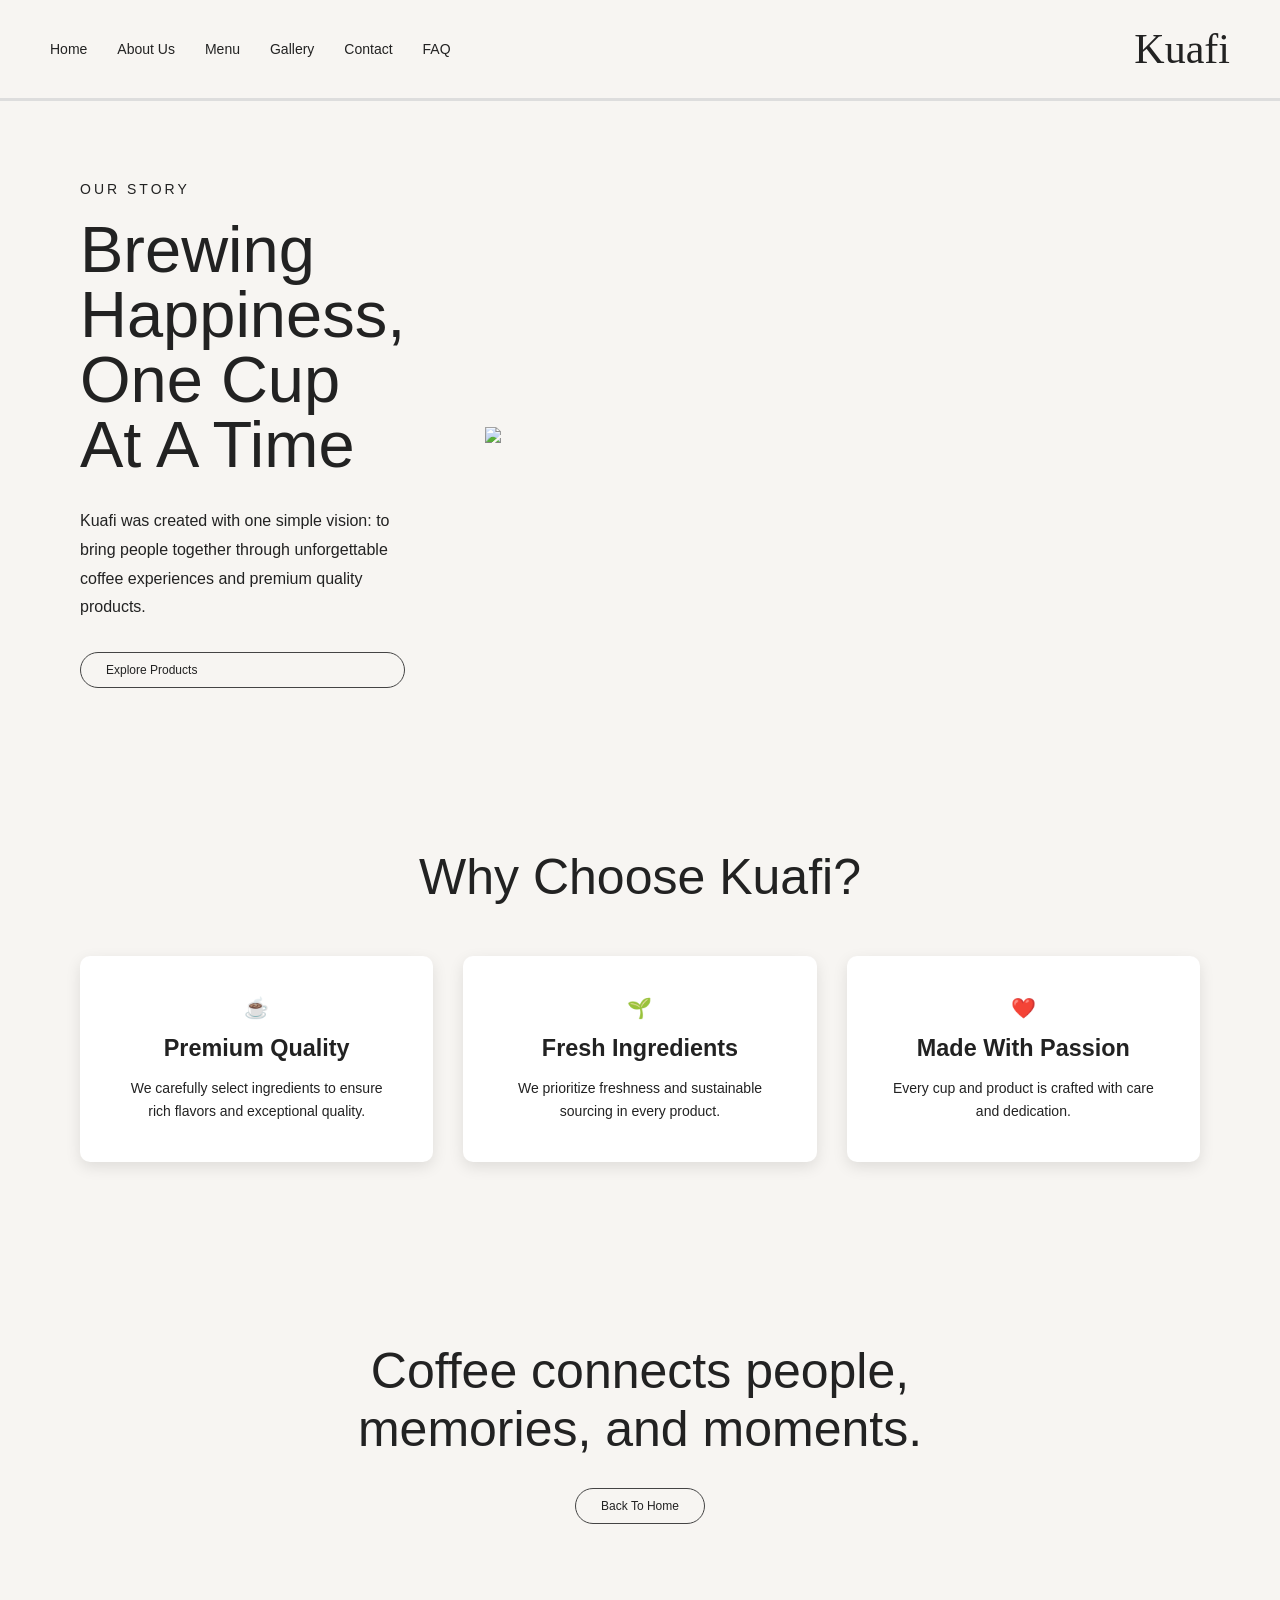
==== About Us.html @ 9d46f80a "updated about us" ====
<!DOCTYPE html>
<html lang="en">
<head>
<meta charset="UTF-8">
<title>About Us - Kuafi</title>
<link rel="stylesheet" href="About Us.css">
</head>

<body>

<header>
    <div class="top-nav">

        <div class="nav">
            <a href="HomePage.html">Home</a>
            <a href="About Us.html">About Us</a>
            <a href="Services&Products.html">Menu</a>
            <a href="Gallery.html">Gallery</a>
            <a href="Contact Page.html">Contact</a>
            <a href="FAQ.html">FAQ</a>
        </div>

        <div class="logo">Kuafi</div>

    </div>
</header>

<section class="about-hero">

    <div class="about-text">

        <span>OUR STORY</span>

        <h1>
            Brewing Happiness,<br>
            One Cup At A Time
        </h1>

        <p>
            Kuafi was created with one simple vision:
            to bring people together through unforgettable
            coffee experiences and premium quality products.
        </p>

        <a href="#" class="btn">Explore Products</a>

    </div>

    <div class="about-photo">
        <img src="c:\Users\juanm\OneDrive\Pictures\Screenshots\123.png" width="800">
    </div>

</section>

<section class="mission">

    <h2>Why Choose Kuafi?</h2>

    <div class="mission-grid">

        <div class="mission-card">
            ☕
            <h3>Premium Quality</h3>
            <p>
                We carefully select ingredients to ensure
                rich flavors and exceptional quality.
            </p>
        </div>

        <div class="mission-card">
            🌱
            <h3>Fresh Ingredients</h3>
            <p>
                We prioritize freshness and sustainable
                sourcing in every product.
            </p>
        </div>

        <div class="mission-card">
            ❤️
            <h3>Made With Passion</h3>
            <p>
                Every cup and product is crafted with
                care and dedication.
            </p>
        </div>

    </div>

</section>


<section class="bottom-message">

    <h2>
        Coffee connects people,<br>
        memories, and moments.
    </h2>

    <a href="HomePage.html" class="btn">
        Back To Home
    </a>

</section>

</body>
</html>
---- About Us.css ----
* {
    margin: 0;
    padding: 0;
    box-sizing: border-box;
}

body {
    font-family: Arial, sans-serif;
    background: #f7f5f2;
    color: #222;
}

a {
    text-decoration: none;
    color: #222;
}

header {
    border-bottom: 1px solid #ddd;
}

.top-nav {
    display: flex;
    justify-content: space-between;
    align-items: center;
    padding: 25px 50px;
    border-bottom: 1px solid #ddd;
    background: #f7f5f2;
}

.nav {
    display: flex;
    gap: 30px;
    align-items: center;
}

.nav a {
    font-size: 14px;
    position: relative;
    transition: 0.3s;
    font-weight: 500;
}

.nav a:hover {
    color: #8B5E3C;
}

.nav a::after {
    content: "";
    position: absolute;
    left: 0;
    bottom: -6px;
    width: 0%;
    height: 2px;
    background: #8B5E3C;
    transition: .3s;
}

.nav a:hover::after {
    width: 100%;
}

.logo {
    font-size: 42px;
    font-family: Georgia, serif;
    cursor: pointer;
    transition: .3s;
}

.logo:hover {
    transform: scale(1.05);
}

.btn {
    display: inline-block;
    padding: 10px 25px;
    border: 1px solid #444;
    border-radius: 30px;
    font-size: 12px;
    transition: 0.3s ease;
}

.btn:hover {
    background: #222;
    color: white;
    transform: translateY(-3px);
    box-shadow: 0px 5px 15px rgba(0,0,0,0.2);
}

.about-hero {
    display: grid;
    grid-template-columns: 1fr 1fr;
    min-height: 600px;
    border-top: 1px solid #ddd;
}

.about-text {
    padding: 80px;
    display: flex;
    flex-direction: column;
    justify-content: center;
}

.about-text span {
    font-size: 14px;
    letter-spacing: 3px;
    margin-bottom: 20px;
}

.about-text h1 {
    font-size: 65px;
    font-weight: 400;
    line-height: 1;
    margin-bottom: 30px;
}

.about-text p {
    line-height: 1.8;
    max-width: 450px;
    margin-bottom: 30px;
}

.about-photo {
    display: flex;
    align-items: center;
    justify-content: center;
}

.mission {
    padding: 80px;
    text-align: center;
}

.mission h2 {
    font-size: 50px;
    margin-bottom: 50px;
    font-weight: 400;
}

.mission-grid {
    display: grid;
    grid-template-columns: repeat(3, 1fr);
    gap: 30px;
}

.mission-card {
    padding: 40px;
    background: white;
    border-radius: 10px;
    box-shadow: 0 5px 15px rgba(0,0,0,0.1);
    font-size: 20px;
}

.mission-card h3 {
    margin: 15px 0;
}

.mission-card p {
    font-size: 14px;
    line-height: 1.6;
}

.bottom-message {
    padding: 100px;
    text-align: center;
}

.bottom-message h2 {
    font-size: 50px;
    font-weight: 400;
    margin-bottom: 30px;
}
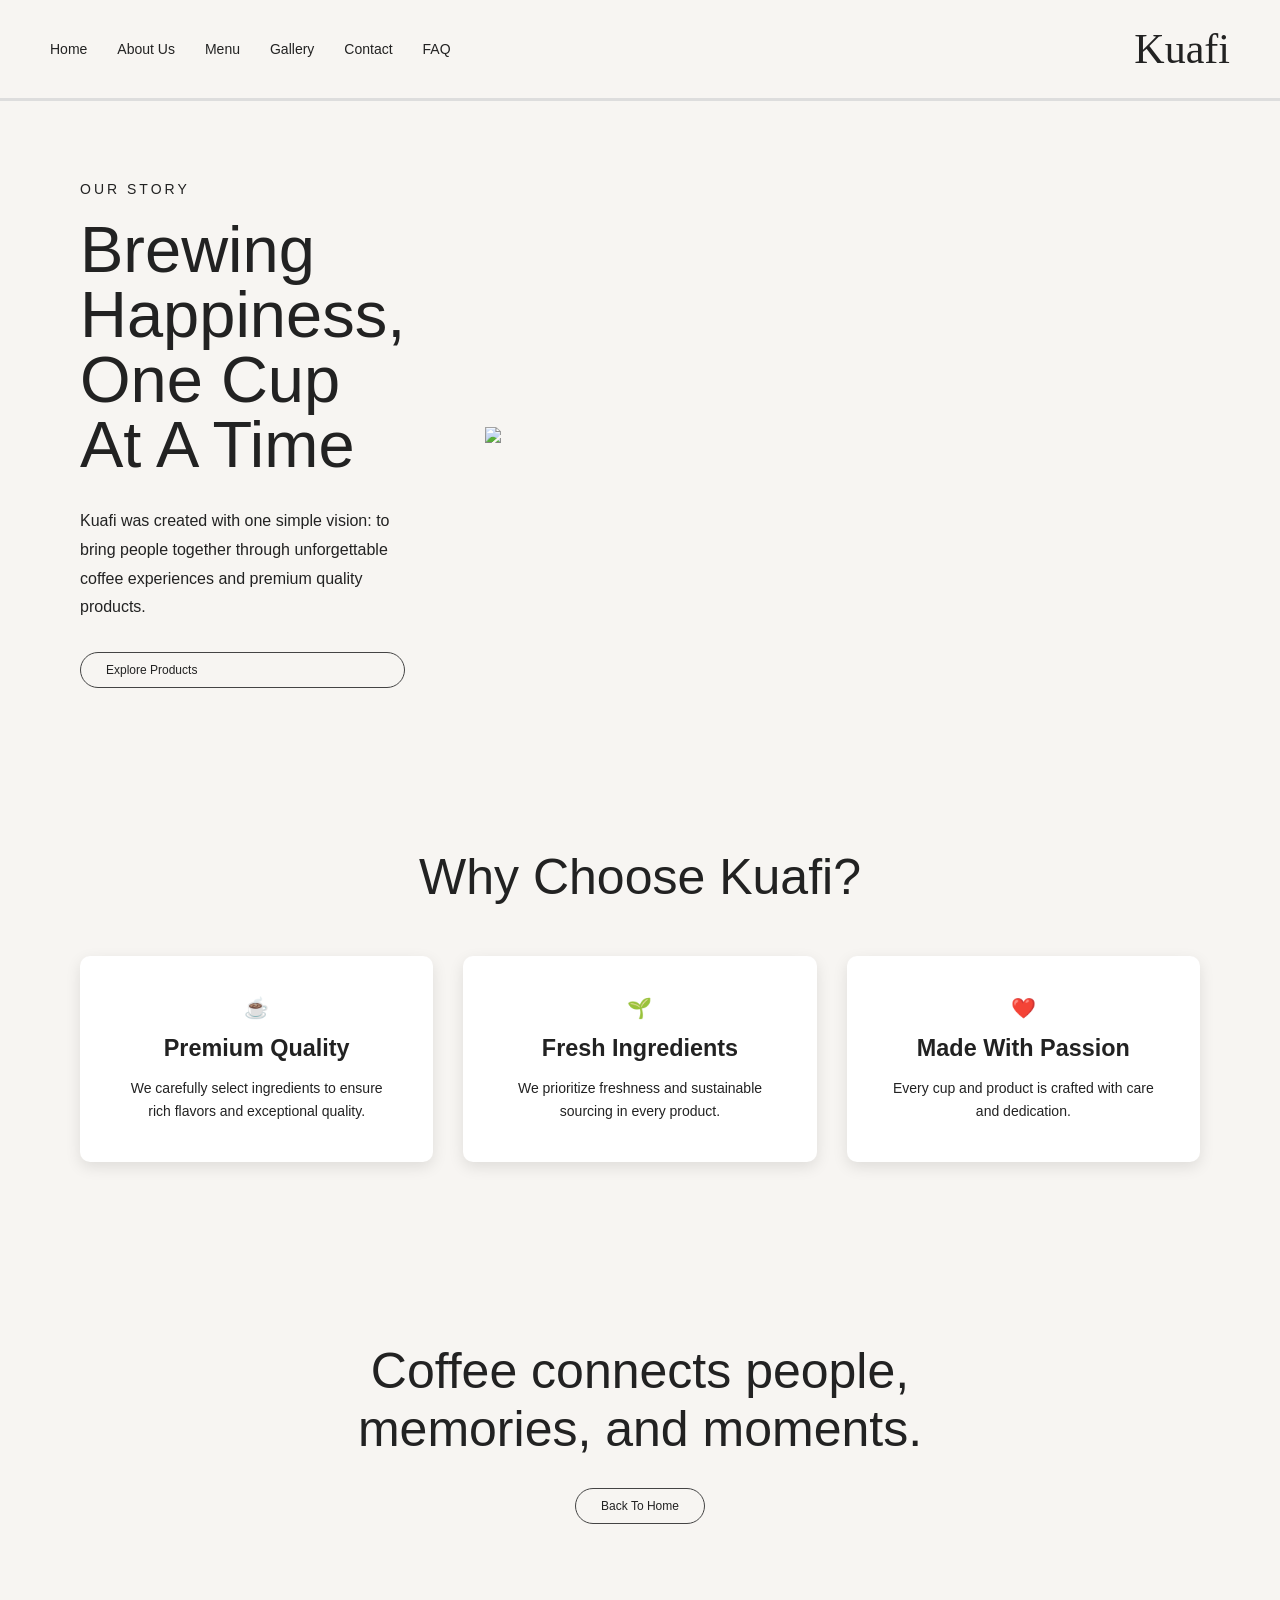
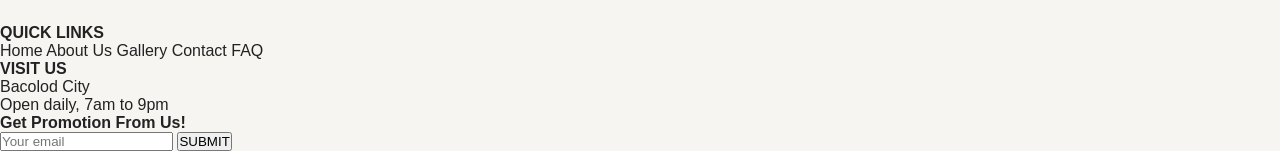
==== commit 024ddb73: "changes" ====
--- a/About Us.html
+++ b/About Us.html
@@ -103,5 +103,33 @@
 
 </section>
 
+<!-- footer -->
+<div class="footer">
+ 
+    <div class="footer-column">
+        <h4>QUICK LINKS</h4>
+        <a href="#">Home</a>
+        <a href="#">About Us</a>
+        <a href="#">Gallery</a>
+        <a href="#">Contact</a>
+        <a href="#">FAQ</a>
+    </div>
+ 
+    <div class="footer-column">
+        <h4>VISIT US</h4>
+        <p>Bacolod City</p>
+        <p>Open daily, 7am to 9pm</p>
+    </div>
+ 
+    <div class="footer-column newsletter">
+        <h4>Get Promotion From Us!</h4>
+        <form>
+            <input type="email" placeholder="Your email">
+            <button type="submit">SUBMIT</button>
+        </form>
+    </div>
+ 
+</div>
+
 </body>
 </html>
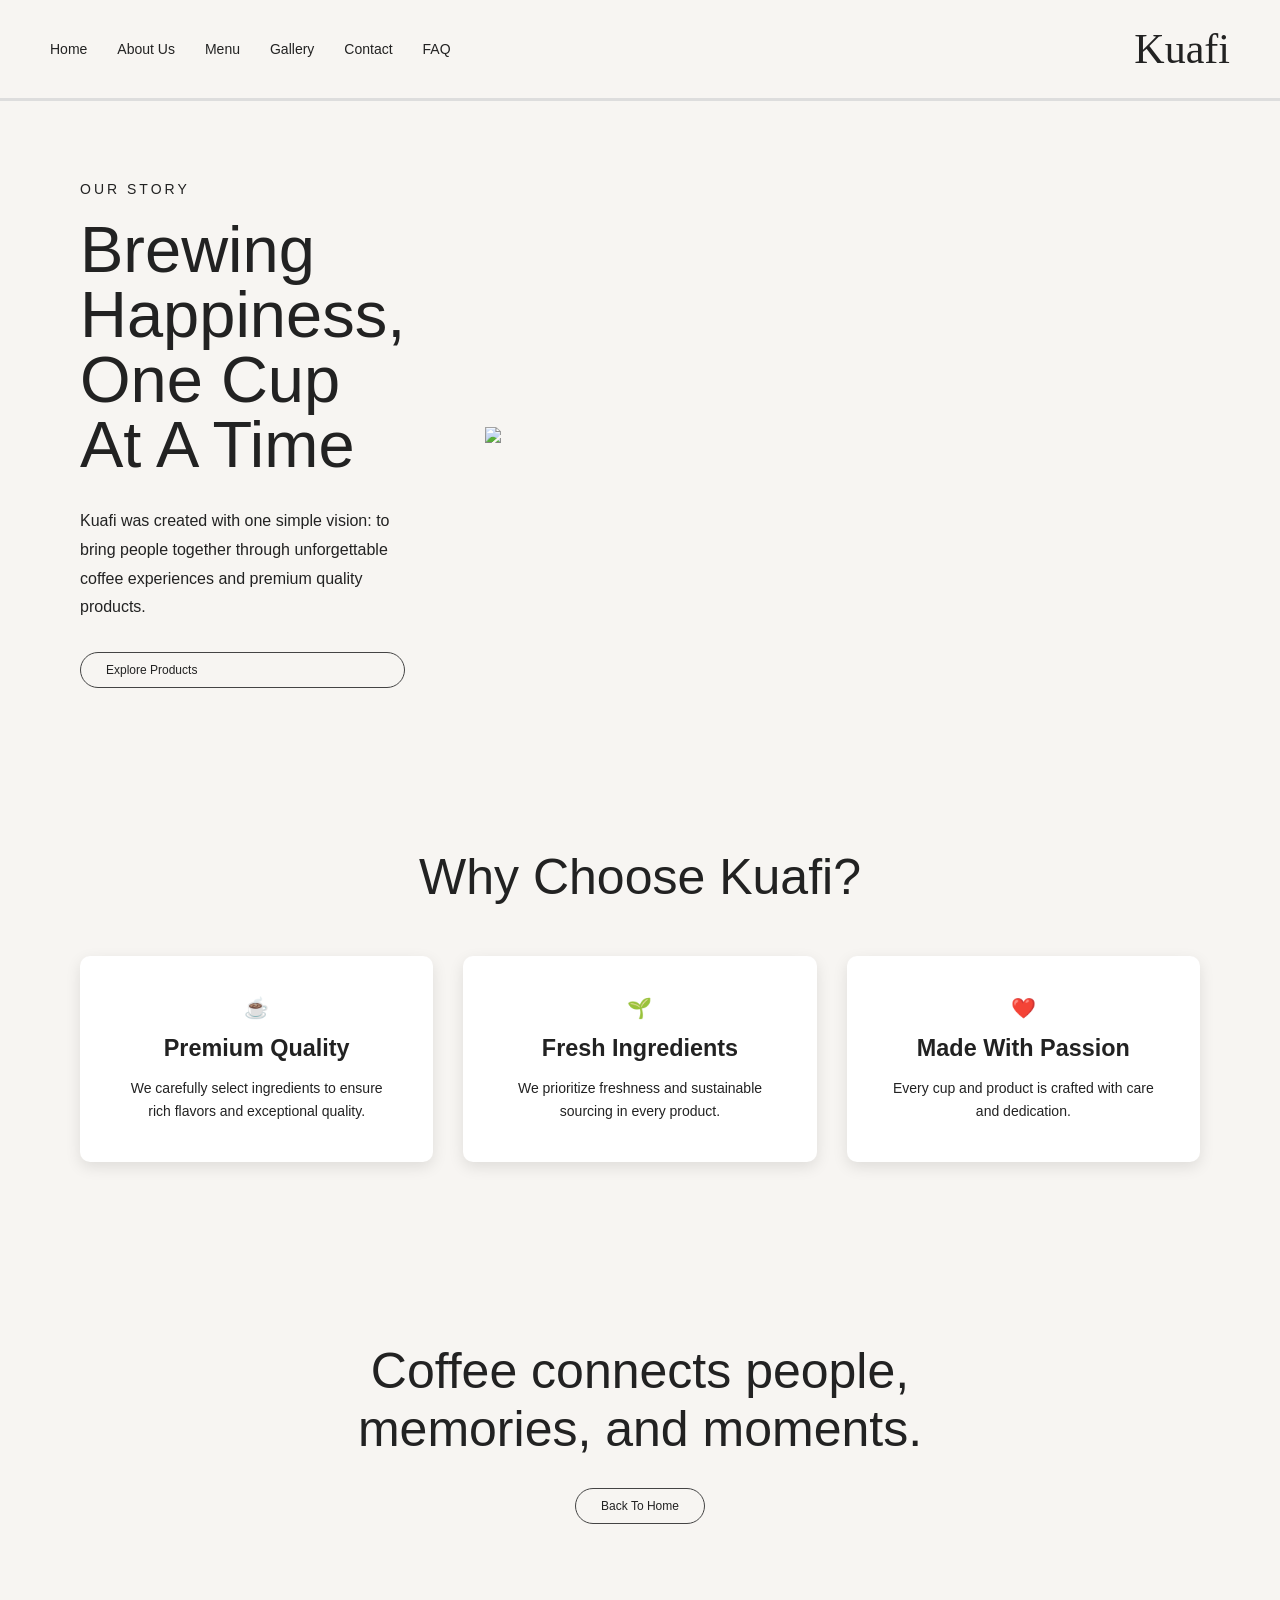
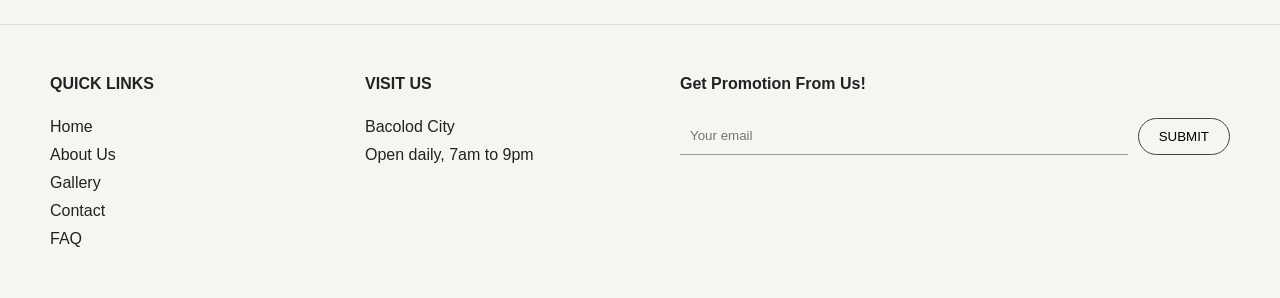
==== commit dd79bd38: "massive update" ====
--- a/About Us.html
+++ b/About Us.html
@@ -108,11 +108,11 @@
  
     <div class="footer-column">
         <h4>QUICK LINKS</h4>
-        <a href="#">Home</a>
-        <a href="#">About Us</a>
-        <a href="#">Gallery</a>
-        <a href="#">Contact</a>
-        <a href="#">FAQ</a>
+        <a href="HomePage.html">Home</a>
+        <a href="About Us.html">About Us</a>
+        <a href="Gallery.html">Gallery</a>
+        <a href="Contact Page.html">Contact</a>
+        <a href="FAQ.html">FAQ</a>
     </div>
  
     <div class="footer-column">
--- a/About Us.css
+++ b/About Us.css
@@ -81,7 +81,7 @@
 }
 
 .btn:hover {
-    background: #222;
+    background: #3B2A1E;
     color: white;
     transform: translateY(-3px);
     box-shadow: 0px 5px 15px rgba(0,0,0,0.2);
@@ -169,4 +169,91 @@
     font-size: 50px;
     font-weight: 400;
     margin-bottom: 30px;
+}
+
+/* footer */
+.footer{
+    display:grid;
+    grid-template-columns:1fr 1fr 2fr;
+    gap:40px;
+    padding:50px;
+    border-top:1px solid #ddd;
+}
+
+.footer-column{
+    display:flex;
+    flex-direction:column;
+    gap:10px;
+}
+
+.footer-column h4{
+    margin-bottom:15px;
+    cursor: default;
+}
+
+.footer-column a {
+    position: relative;
+    transition: 0.3s;
+    text-decoration: none;
+    color: #222;
+}
+
+.footer-column a:hover {
+    color: #8B5E3C;
+}
+
+.footer-column a::after {
+    content: "";
+    position: absolute;
+    left: 0;
+    bottom: -4px;
+    width: 0%;
+    height: 2px;
+    background: #8B5E3C;
+    transition: 0.5s;
+}
+
+.footer-column a:hover::after {
+    width: 30%;
+}
+
+.footer-column p{
+    cursor: default;
+}
+
+.newsletter form{
+    display:flex;
+    gap:10px;
+}
+
+.newsletter input{
+    flex:1;
+    padding:10px;
+    border:none;
+    border-bottom:1px solid #999;
+    background:transparent;
+    outline:none;
+}
+
+.newsletter input:focus{
+    border-bottom:2px solid #3B2A1E;
+}
+
+.newsletter button{
+    padding:10px 20px;
+    border:1px solid #444;
+    border-radius:30px;
+    background:none;
+    cursor:pointer;
+    transition: 0.3s;
+}
+
+.newsletter button:hover{
+    background:#3B2A1E;
+    color:white;
+}
+
+.placeholder{
+    margin:auto;
+    border-radius:4px;
 }
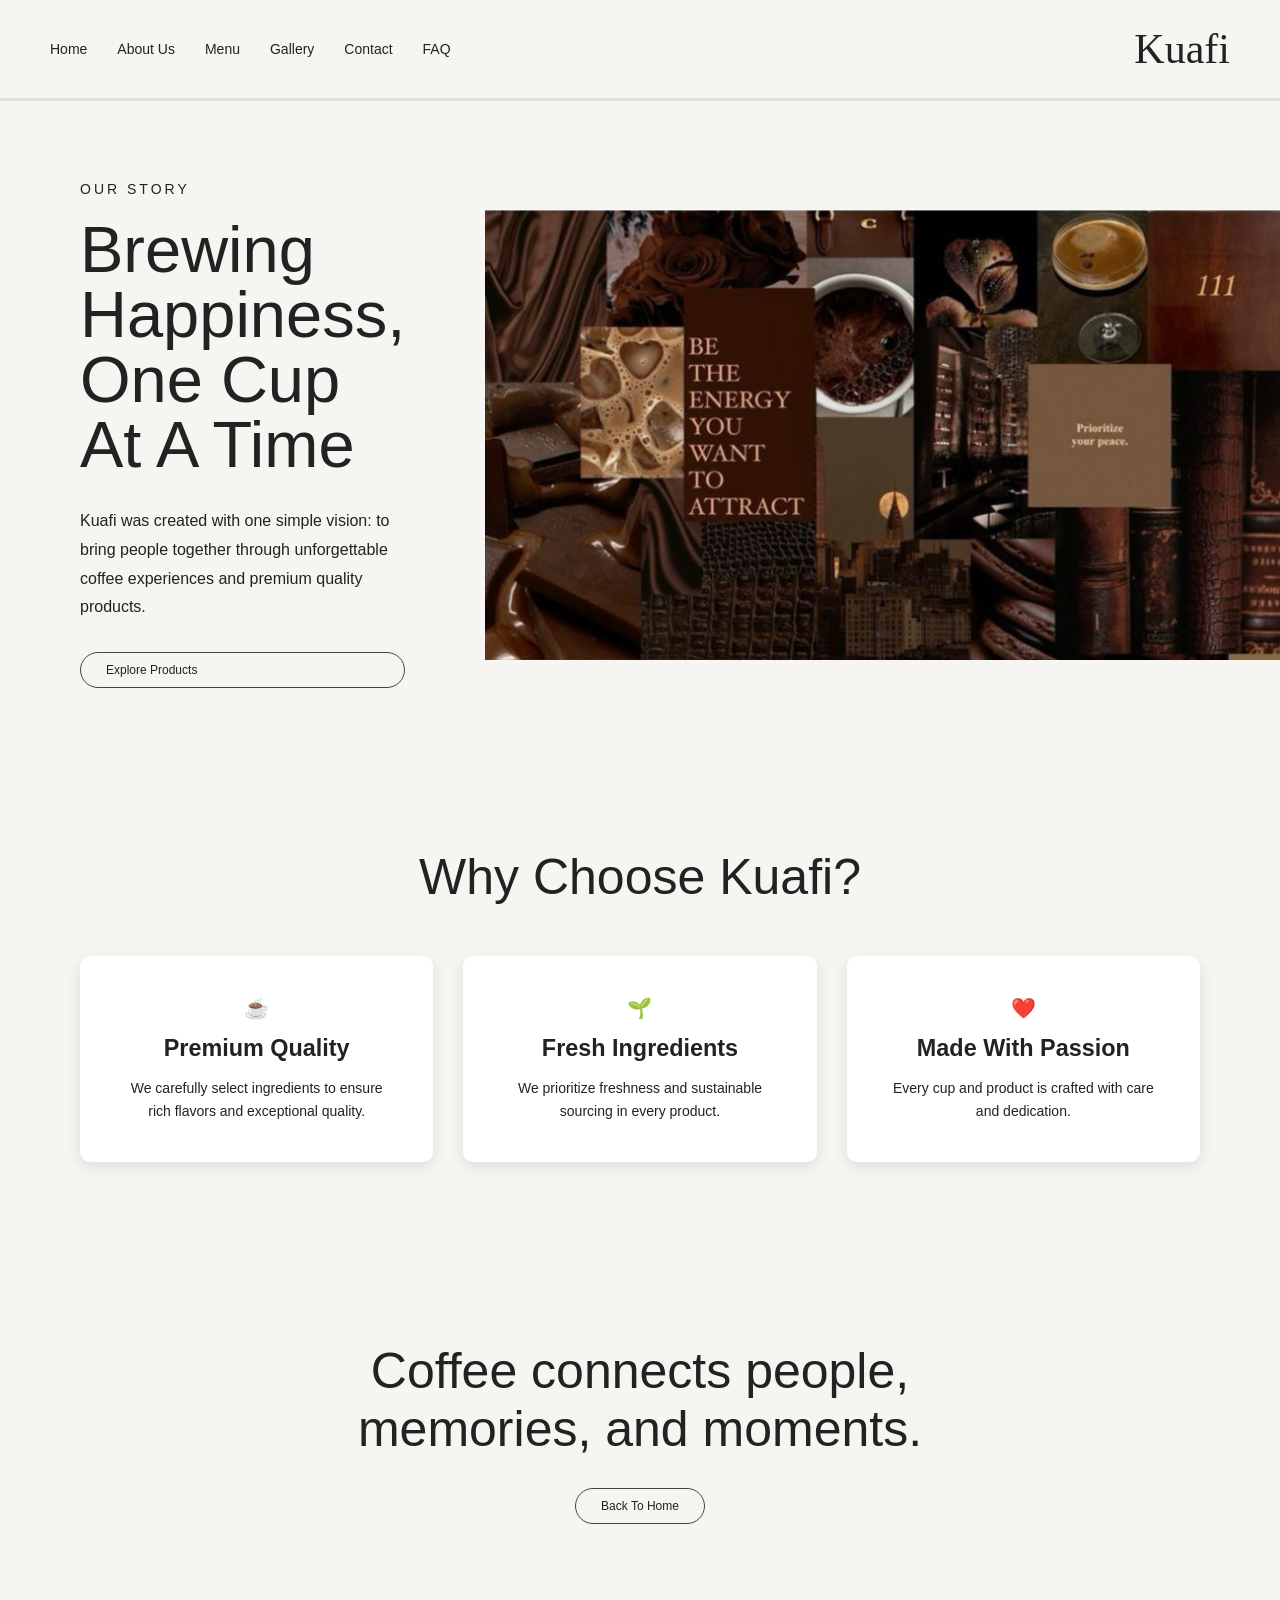
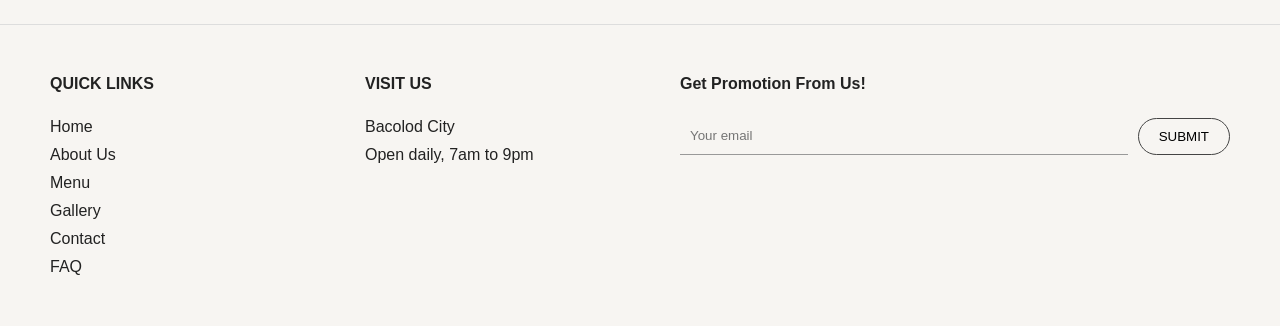
==== commit 0f459a51: "added pic" ====
--- a/About Us.html
+++ b/About Us.html
@@ -47,7 +47,7 @@
     </div>
 
     <div class="about-photo">
-        <img src="c:\Users\juanm\OneDrive\Pictures\Screenshots\123.png" width="800">
+        <img src="aboutus.png" width="800">
     </div>
 
 </section>
@@ -110,6 +110,7 @@
         <h4>QUICK LINKS</h4>
         <a href="HomePage.html">Home</a>
         <a href="About Us.html">About Us</a>
+        <a href="Services&Products.html">Menu</a>
         <a href="Gallery.html">Gallery</a>
         <a href="Contact Page.html">Contact</a>
         <a href="FAQ.html">FAQ</a>
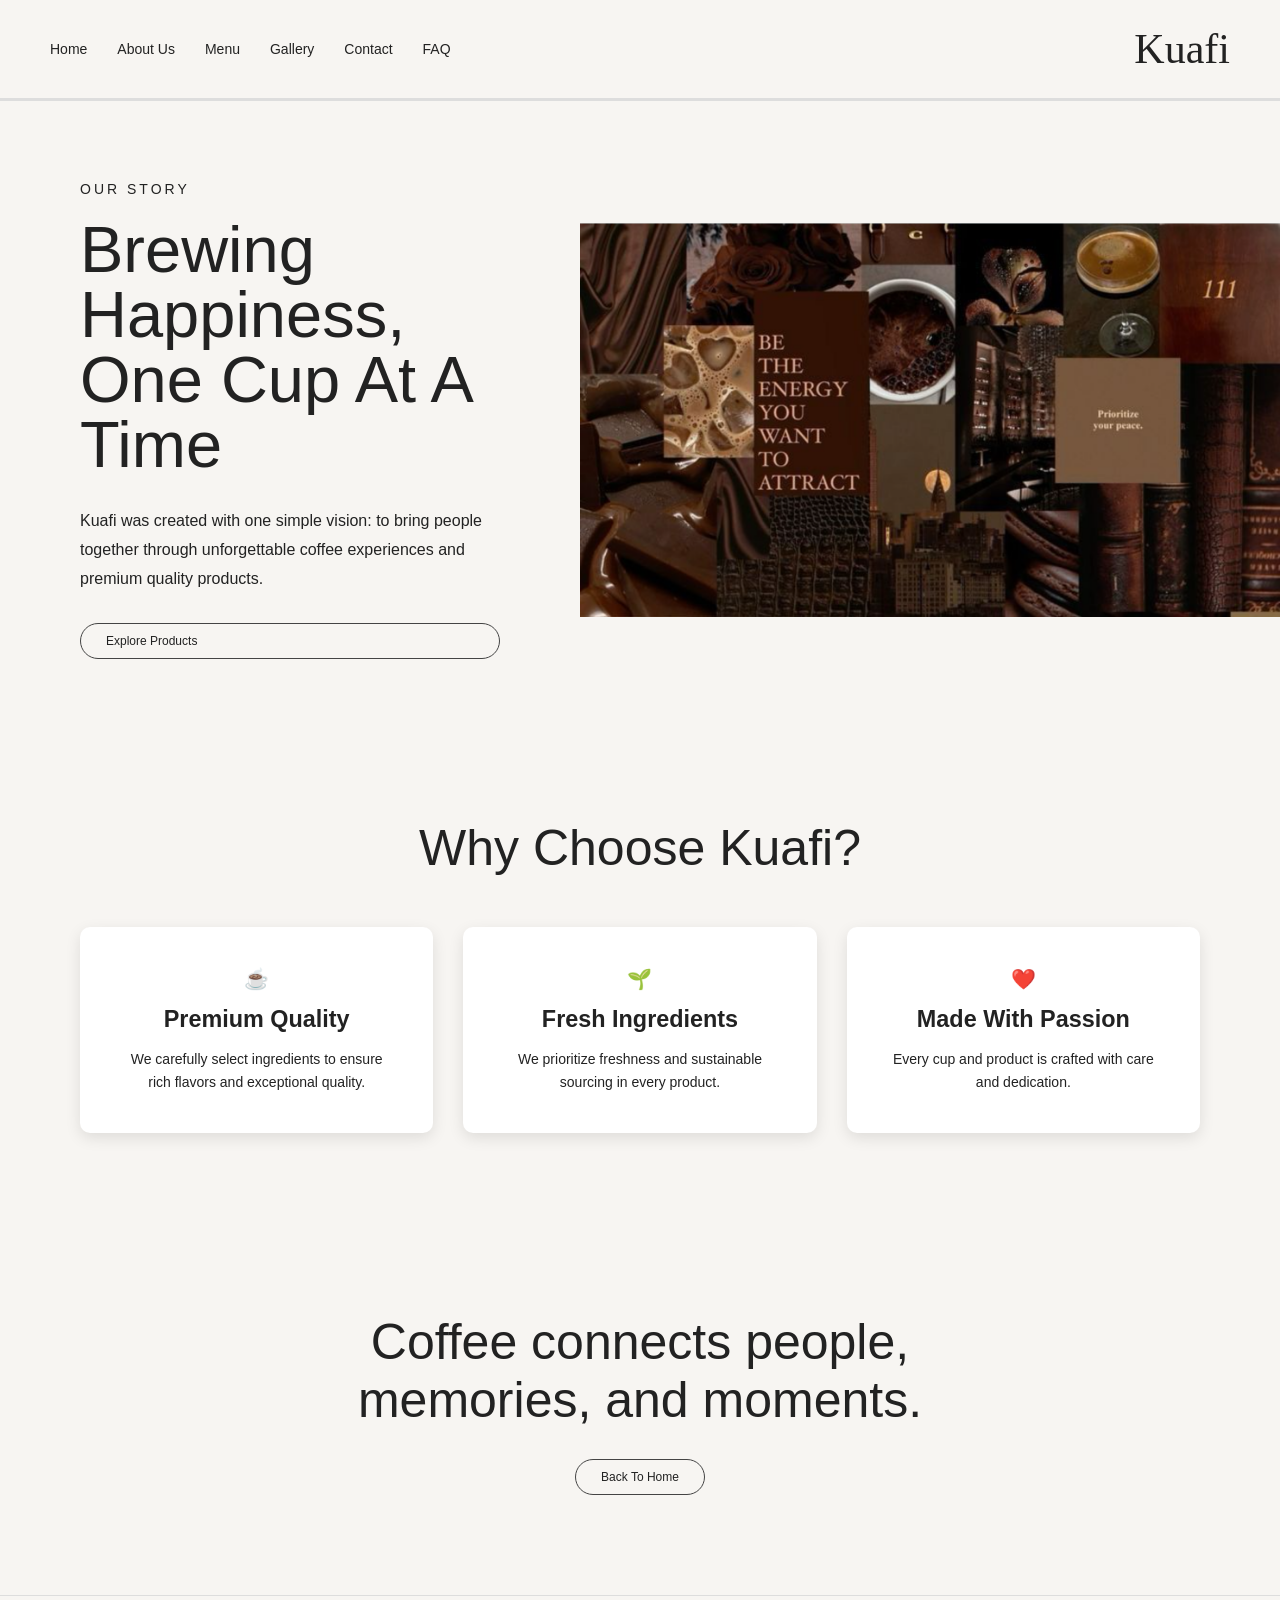
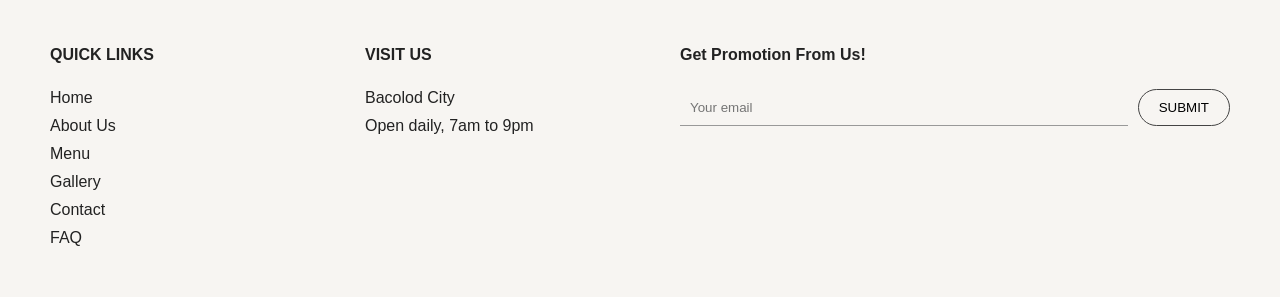
==== commit d9d141ea: "Update About Us.html" ====
--- a/About Us.html
+++ b/About Us.html
@@ -47,7 +47,7 @@
     </div>
 
     <div class="about-photo">
-        <img src="aboutus.png" width="800">
+        <img src="aboutus.png" width="700">
     </div>
 
 </section>
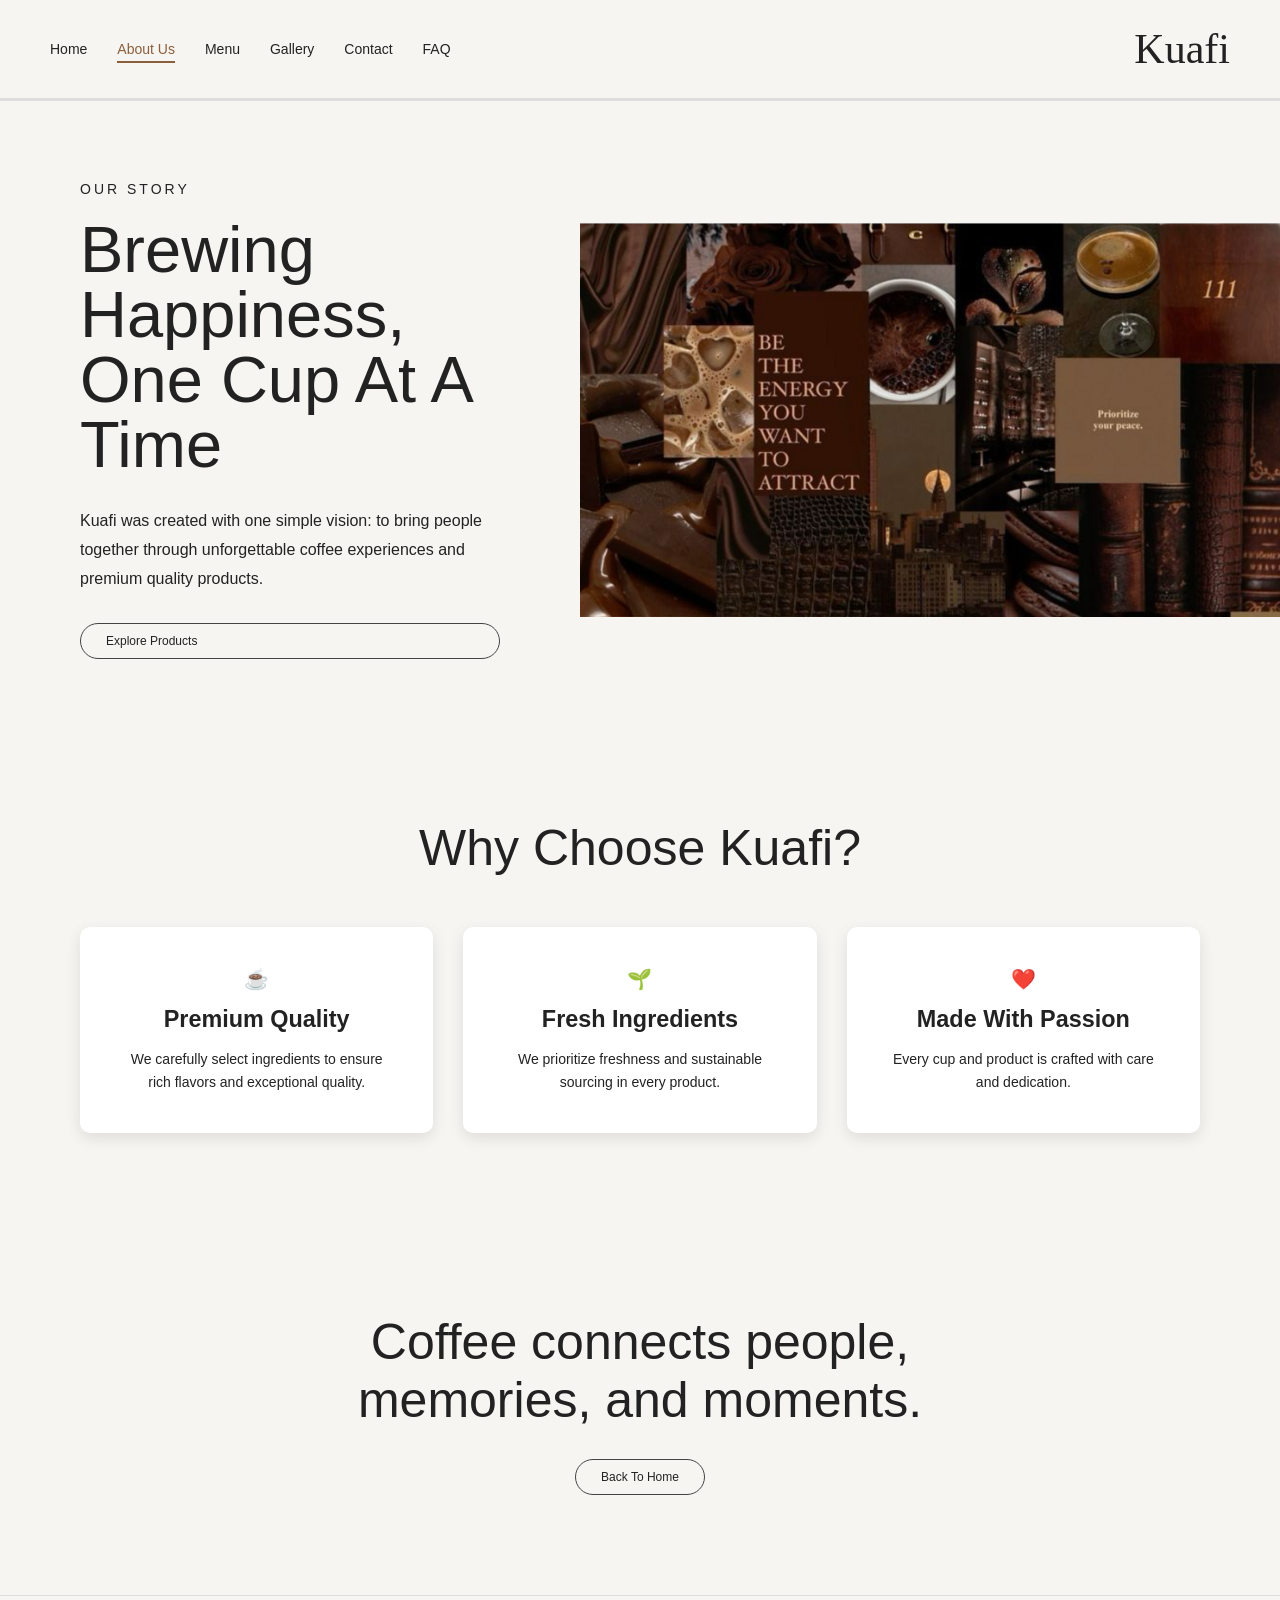
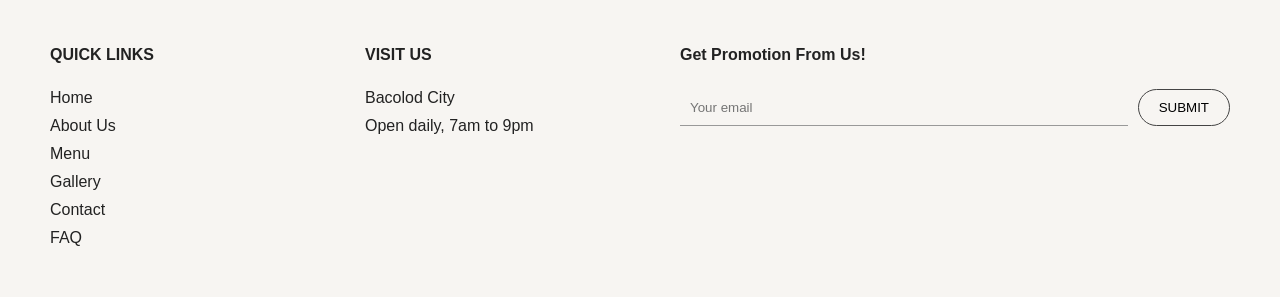
==== commit d6b74c45: "cwc" ====
--- a/About Us.html
+++ b/About Us.html
@@ -13,7 +13,7 @@
 
         <div class="nav">
             <a href="HomePage.html">Home</a>
-            <a href="About Us.html">About Us</a>
+            <a class="active" href="About Us.html">About Us</a>
             <a href="Services&Products.html">Menu</a>
             <a href="Gallery.html">Gallery</a>
             <a href="Contact Page.html">Contact</a>
@@ -42,7 +42,7 @@
             coffee experiences and premium quality products.
         </p>
 
-        <a href="#" class="btn">Explore Products</a>
+        <a href="Services&Products.html" class="btn">Explore Products</a>
 
     </div>
 
--- a/About Us.css
+++ b/About Us.css
@@ -60,6 +60,20 @@
     width: 100%;
 }
 
+.nav .active {
+    color: #8B5E3C;
+}
+
+.nav .active::after {
+    content: "";
+    position: absolute;
+    left: 0;
+    bottom: -6px;
+    width: 100%;
+    height: 2px;
+    background: #8B5E3C;
+}
+
 .logo {
     font-size: 42px;
     font-family: Georgia, serif;
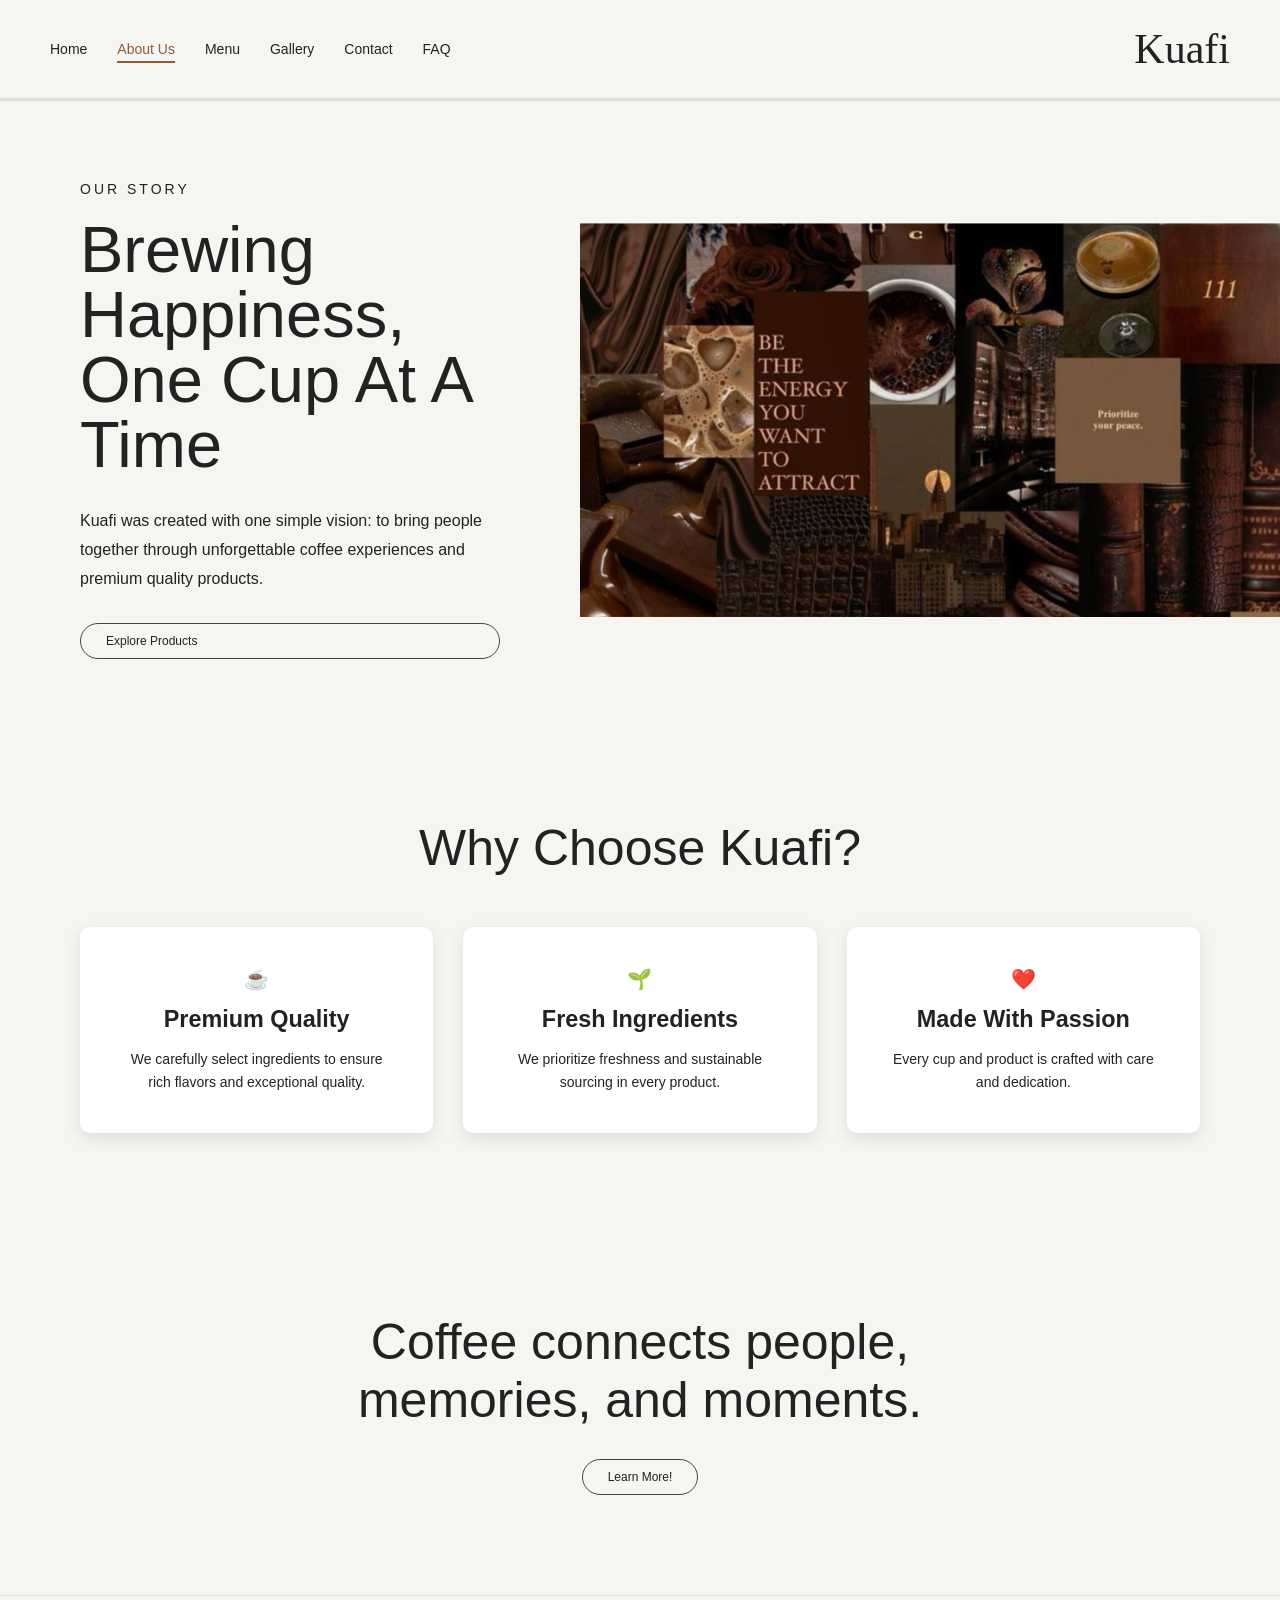
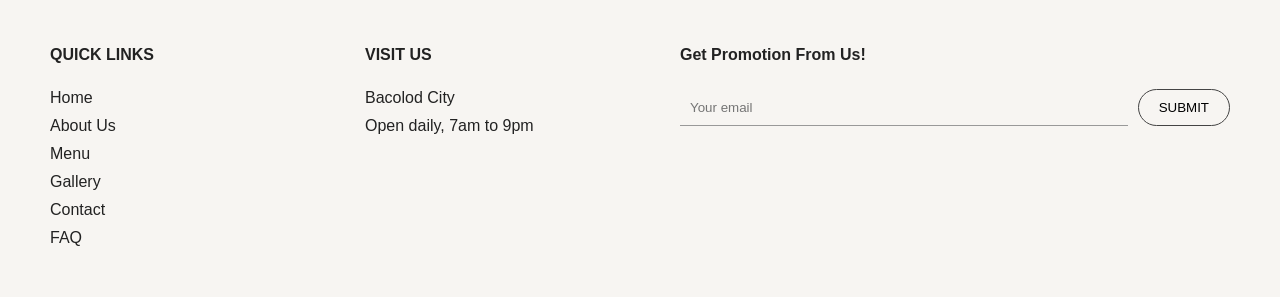
==== commit b4e23810: "vwccw" ====
--- a/About Us.html
+++ b/About Us.html
@@ -97,8 +97,8 @@
         memories, and moments.
     </h2>
 
-    <a href="HomePage.html" class="btn">
-        Back To Home
+    <a href="FAQ.html" class="btn">
+        Learn More!
     </a>
 
 </section>
